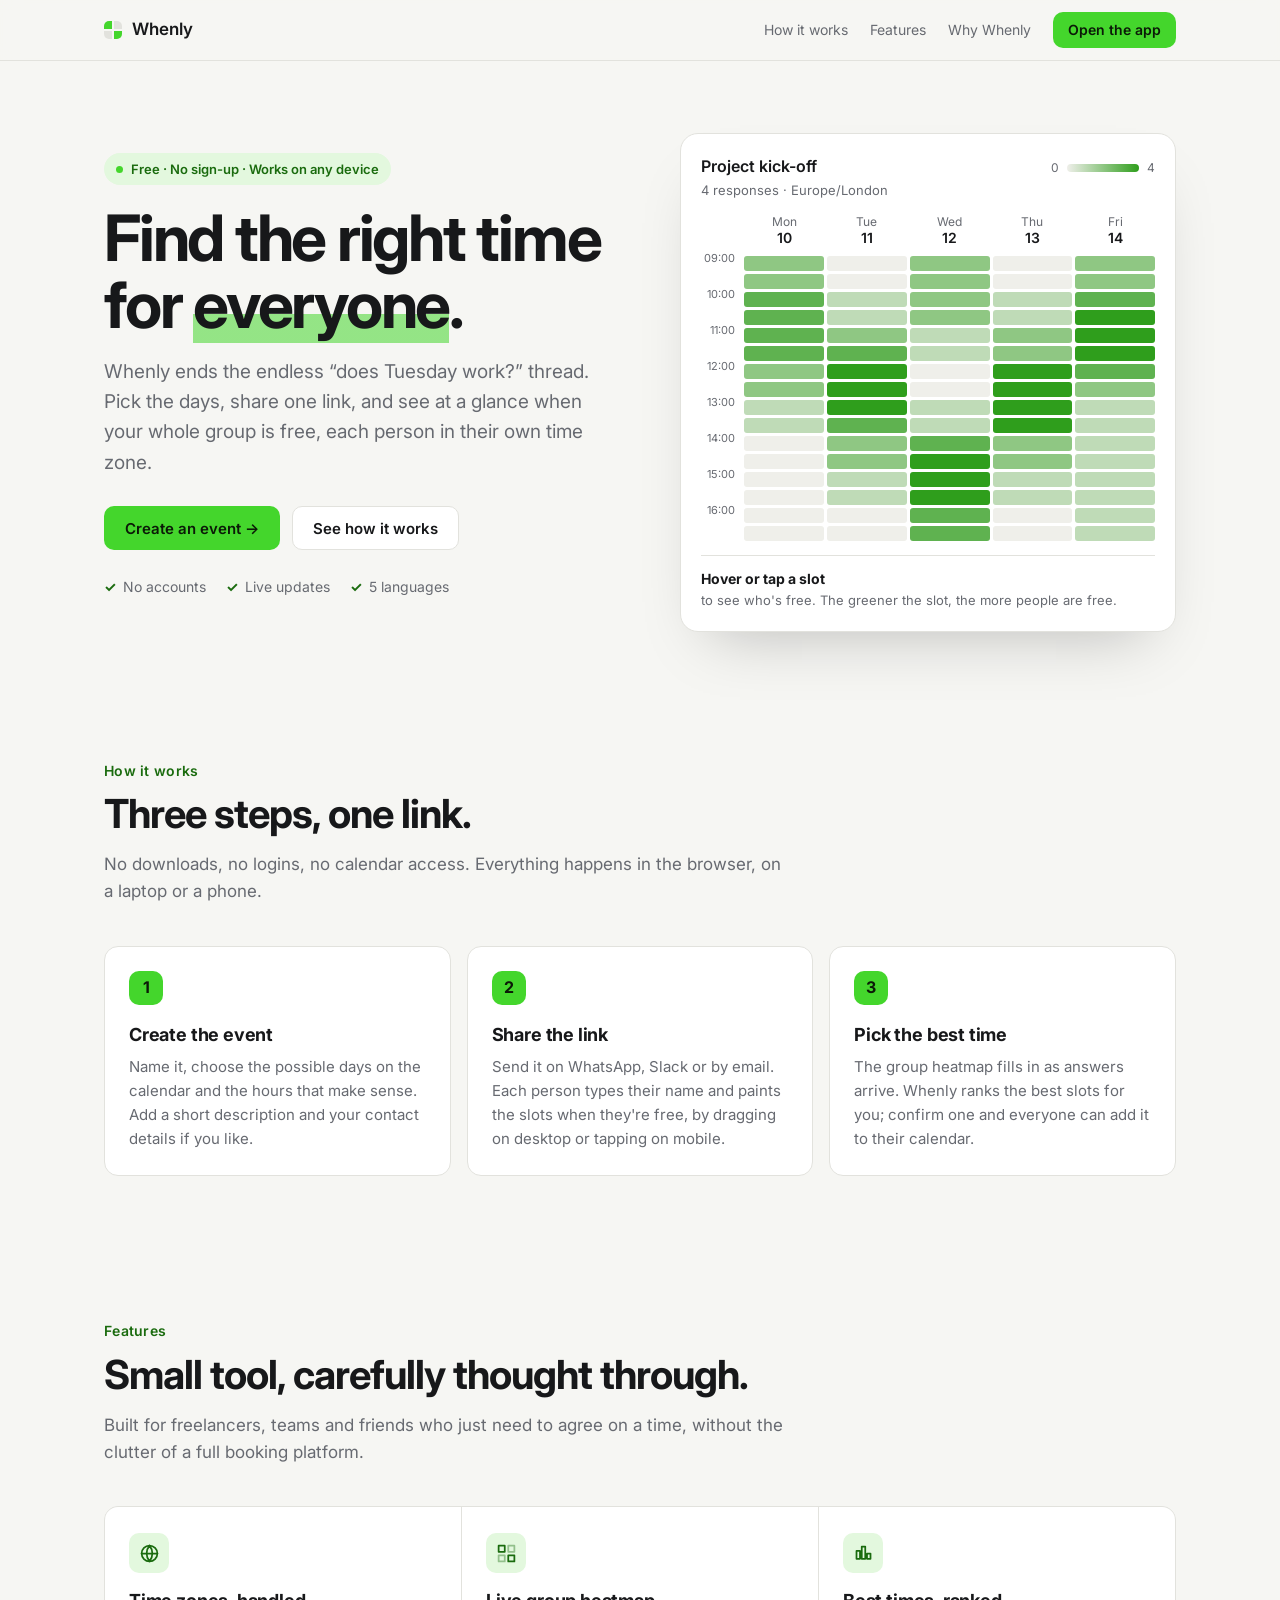
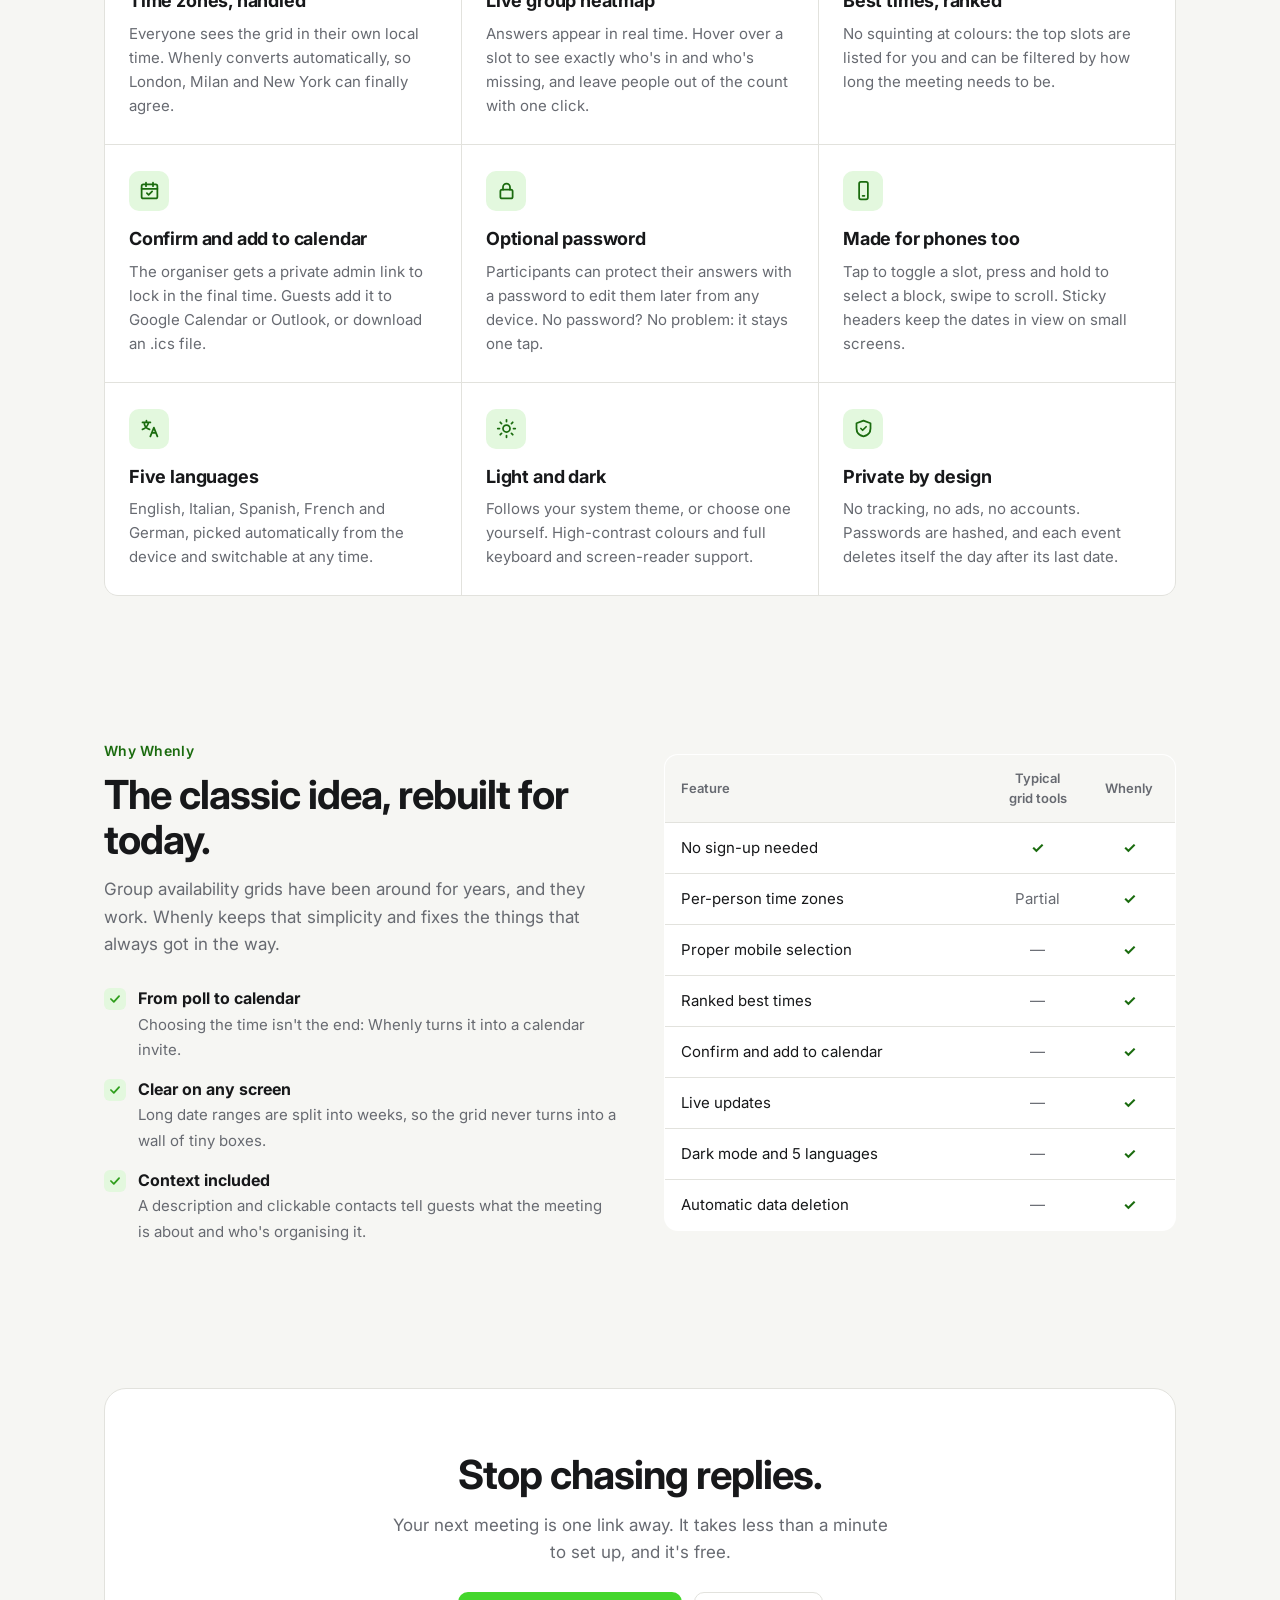
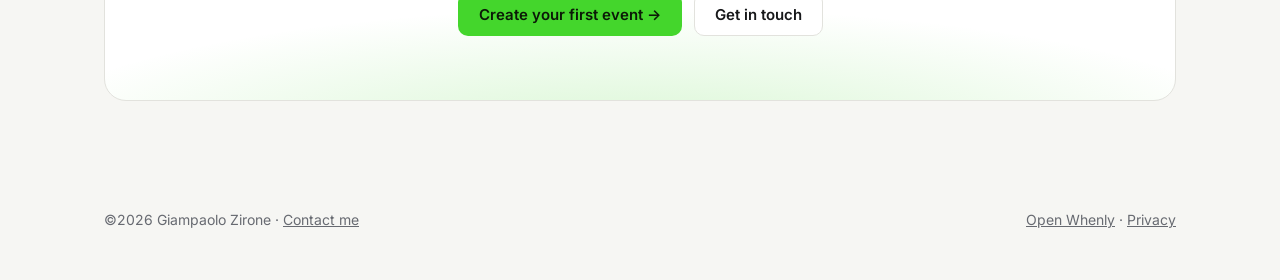
==== about/index.html @ e2efa419 "Landing di presentazione in inglese UK (/about/) Co-Authored-By: Claude Opus 5.5 <noreply@anthropic." ====
<!doctype html>
<html lang="en-GB">
<head>
  <meta charset="utf-8">
  <meta name="viewport" content="width=device-width, initial-scale=1">
  <title>Whenly — Find the right time for everyone</title>
  <meta name="description" content="Whenly is a free, no-sign-up group scheduler. Pick the days, share one link and see at a glance when everyone is free, in their own time zone.">
  <link rel="icon" href="../favicon.svg" type="image/svg+xml">
  <link rel="apple-touch-icon" href="../apple-touch-icon.png">
  <meta property="og:type" content="website">
  <meta property="og:site_name" content="Whenly">
  <meta property="og:title" content="Whenly — Find the right time for everyone">
  <meta property="og:description" content="Pick the days, share one link, see when everyone is free.">
  <meta property="og:url" content="https://jumpi00.github.io/whenly/about/">
  <meta property="og:image" content="https://jumpi00.github.io/whenly/og.png">
  <meta name="twitter:card" content="summary_large_image">
  <link rel="preconnect" href="https://fonts.googleapis.com">
  <link rel="preconnect" href="https://fonts.gstatic.com" crossorigin>
  <link href="https://fonts.googleapis.com/css2?family=Inter:wght@400;500;600;700&display=swap" rel="stylesheet">
  <style>
    :root {
      --bg: #f6f6f3; --surface: #fff; --text: #17181a; --muted: #676a71; --border: #e2e2dd;
      --cell: #efefea; --accent: #44d62c; --accent-ink: #0b1a07; --accent-text: #1a6b0e;
      --accent-soft: #e3f8de; --heat: #2f9e1c; --radius: 14px;
      --font: 'Inter', ui-sans-serif, system-ui, sans-serif;
      color-scheme: light;
    }
    @media (prefers-color-scheme: dark) {
      :root {
        --bg: #101113; --surface: #18191c; --text: #ececea; --muted: #9a9ca3; --border: #2c2d31;
        --cell: #232428; --accent-text: #44d62c; --accent-soft: #1c3417; --heat: #44d62c;
        color-scheme: dark;
      }
    }
    * { box-sizing: border-box; }
    html { -webkit-text-size-adjust: 100%; scroll-behavior: smooth; }
    html, body { overflow-x: clip; }
    body { margin: 0; background: var(--bg); color: var(--text); font: 400 16px/1.6 var(--font); }
    a { color: inherit; }
    .wrap { max-width: 1120px; margin: 0 auto; padding: 0 24px; }
    @media (max-width: 600px) { .wrap { padding: 0 16px; } }
    :focus-visible { outline: 2px solid var(--accent-text); outline-offset: 3px; border-radius: 6px; }

    /* Top bar */
    .top { position: sticky; top: 0; z-index: 10; background: color-mix(in srgb, var(--bg) 85%, transparent);
      backdrop-filter: blur(10px); -webkit-backdrop-filter: blur(10px); border-bottom: 1px solid var(--border); }
    .top .wrap { display: flex; align-items: center; justify-content: space-between; height: 60px; }
    .brand { display: inline-flex; align-items: center; gap: 10px; font-weight: 600; font-size: 17px; text-decoration: none; }
    .mark { width: 18px; height: 18px; border-radius: 5px; background:
      linear-gradient(var(--accent), var(--accent)) 0 0 / 8px 8px no-repeat,
      linear-gradient(var(--accent), var(--accent)) 10px 10px / 8px 8px no-repeat,
      linear-gradient(var(--border), var(--border)) 10px 0 / 8px 8px no-repeat,
      linear-gradient(var(--border), var(--border)) 0 10px / 8px 8px no-repeat; }
    .nav { display: flex; align-items: center; gap: 22px; font-size: 14px; }
    .nav a:not(.btn) { color: var(--muted); text-decoration: none; }
    .nav a:not(.btn):hover { color: var(--text); }
    @media (max-width: 720px) { .nav a:not(.btn) { display: none; } }

    .btn { display: inline-flex; align-items: center; justify-content: center; gap: 8px; height: 44px; padding: 0 20px;
      border-radius: 10px; font: 600 15px/1 var(--font); text-decoration: none; border: 1px solid transparent; transition: transform .15s, background .15s; }
    .btn-primary { background: var(--accent); color: var(--accent-ink); }
    .btn-primary:hover { transform: translateY(-1px); }
    .btn-ghost { border-color: var(--border); background: var(--surface); }
    .btn-ghost:hover { border-color: var(--muted); }
    .btn-sm { height: 36px; padding: 0 14px; font-size: 14px; }

    /* Hero */
    .hero { padding: 72px 0 56px; }
    .hero .wrap { display: grid; grid-template-columns: 1.05fr 1fr; gap: 56px; align-items: center; }
    @media (max-width: 900px) { .hero { padding: 40px 0 32px; } .hero .wrap { grid-template-columns: 1fr; gap: 36px; } }
    .eyebrow { display: inline-flex; align-items: center; gap: 8px; padding: 6px 12px; border-radius: 999px;
      background: var(--accent-soft); color: var(--accent-text); font-size: 13px; font-weight: 600; }
    .eyebrow::before { content: ""; width: 7px; height: 7px; border-radius: 50%; background: var(--accent); }
    h1 { font-size: clamp(38px, 6vw, 64px); line-height: 1.04; letter-spacing: -0.035em; font-weight: 700; margin: 20px 0 18px; }
    h1 em { font-style: normal; background: linear-gradient(transparent 62%, color-mix(in srgb, var(--accent) 55%, transparent) 62%); }
    .lede { font-size: 19px; color: var(--muted); max-width: 32em; margin: 0 0 28px; }
    .cta { display: flex; flex-wrap: wrap; gap: 12px; }
    .facts { display: flex; flex-wrap: wrap; gap: 8px 20px; margin-top: 26px; padding: 0; list-style: none; color: var(--muted); font-size: 14px; }
    .facts li::before { content: "✓"; color: var(--accent-text); font-weight: 700; margin-right: 7px; }

    /* Demo card */
    .demo { margin: 0; background: var(--surface); border: 1px solid var(--border); border-radius: 18px; padding: 20px;
      box-shadow: 0 30px 60px -30px rgba(0,0,0,.25); }
    .demo-head { display: flex; justify-content: space-between; align-items: baseline; gap: 12px; margin-bottom: 14px; }
    .demo-title { font-weight: 600; }
    .demo-sub { font-size: 13px; color: var(--muted); }
    .grid { display: grid; grid-template-columns: 40px repeat(5, minmax(0, 1fr)); gap: 3px; }
    .grid .d { font-size: 12px; text-align: center; color: var(--muted); padding-bottom: 6px; line-height: 1.25; }
    .grid .d b { display: block; color: var(--text); font-weight: 600; font-size: 14px; }
    .grid .t { font-size: 11px; color: var(--muted); text-align: right; padding-right: 6px; transform: translateY(-0.55em); height: 0; }
    .cell { height: 15px; border-radius: 3px; background: var(--cell); border: 0; padding: 0; cursor: pointer; transition: background .25s; }
    .cell:hover, .cell:focus-visible { outline: 2px solid var(--text); outline-offset: 0; }
    .demo-foot { margin-top: 14px; padding-top: 12px; border-top: 1px solid var(--border); font-size: 14px; min-height: 48px; }
    .demo-foot .who { color: var(--muted); font-size: 13px; }
    .legend { display: flex; align-items: center; gap: 8px; font-size: 12px; color: var(--muted); }
    .legend i { width: 72px; height: 8px; border-radius: 4px; background: linear-gradient(90deg, var(--cell), var(--heat)); }

    /* Sections */
    section { padding: 72px 0; }
    @media (max-width: 600px) { section { padding: 52px 0; } }
    .kicker { color: var(--accent-text); font-weight: 600; font-size: 14px; letter-spacing: .02em; margin: 0 0 10px; }
    h2 { font-size: clamp(28px, 4vw, 40px); letter-spacing: -0.025em; line-height: 1.12; margin: 0 0 14px; font-weight: 700; }
    .intro { color: var(--muted); max-width: 40em; margin: 0 0 40px; font-size: 17px; }

    .steps { display: grid; grid-template-columns: repeat(3, 1fr); gap: 16px; counter-reset: s; }
    @media (max-width: 820px) { .steps { grid-template-columns: 1fr; } }
    .step { background: var(--surface); border: 1px solid var(--border); border-radius: var(--radius); padding: 24px; }
    .step::before { counter-increment: s; content: counter(s); display: grid; place-items: center; width: 34px; height: 34px;
      border-radius: 10px; background: var(--accent); color: var(--accent-ink); font-weight: 700; margin-bottom: 16px; }
    .step h3, .feat h3 { margin: 0 0 6px; font-size: 18px; letter-spacing: -0.01em; }
    .step p, .feat p { margin: 0; color: var(--muted); font-size: 15px; }

    .feats { display: grid; grid-template-columns: repeat(3, 1fr); gap: 1px; background: var(--border);
      border: 1px solid var(--border); border-radius: var(--radius); overflow: hidden; }
    @media (max-width: 900px) { .feats { grid-template-columns: repeat(2, 1fr); } }
    @media (max-width: 560px) { .feats { grid-template-columns: 1fr; } }
    .feat { background: var(--surface); padding: 26px 24px; }
    .ico { width: 40px; height: 40px; border-radius: 10px; background: var(--accent-soft); color: var(--accent-text);
      display: grid; place-items: center; margin-bottom: 14px; }
    .ico svg { width: 21px; height: 21px; }

    .split { display: grid; grid-template-columns: 1fr 1fr; gap: 48px; align-items: center; }
    @media (max-width: 860px) { .split { grid-template-columns: 1fr; gap: 28px; } }
    .compare { width: 100%; border-collapse: collapse; background: var(--surface); border: 1px solid var(--border);
      border-radius: var(--radius); overflow: hidden; font-size: 15px; }
    .compare th, .compare td { padding: 13px 16px; text-align: left; border-bottom: 1px solid var(--border); }
    .compare tr:last-child td { border-bottom: 0; }
    .compare th { font-size: 13px; color: var(--muted); font-weight: 600; background: var(--bg); }
    .compare td:nth-child(n+2), .compare th:nth-child(n+2) { text-align: center; width: 92px; }
    .yes { color: var(--accent-text); font-weight: 700; }
    .no { color: var(--muted); }

    .list { list-style: none; padding: 0; margin: 0; display: grid; gap: 14px; }
    .list li { display: grid; grid-template-columns: 22px 1fr; gap: 12px; }
    .list li::before { content: ""; width: 22px; height: 22px; border-radius: 6px; margin-top: 2px;
      background: var(--accent-soft) url("data:image/svg+xml,%3Csvg xmlns='http://www.w3.org/2000/svg' viewBox='0 0 24 24' fill='none' stroke='%232f9e1c' stroke-width='3' stroke-linecap='round' stroke-linejoin='round'%3E%3Cpath d='m5 12 5 5 9-10'/%3E%3C/svg%3E") center / 14px no-repeat; }
    .list b { display: block; }
    .list span { color: var(--muted); font-size: 15px; }

    .final { text-align: center; background: var(--surface); border: 1px solid var(--border); border-radius: 22px;
      padding: 64px 24px; position: relative; overflow: hidden; }
    .final::before { content: ""; position: absolute; inset: auto -10% -60% -10%; height: 90%;
      background: radial-gradient(closest-side, color-mix(in srgb, var(--accent) 22%, transparent), transparent); pointer-events: none; }
    .final > * { position: relative; }
    .final p { color: var(--muted); max-width: 30em; margin: 0 auto 26px; font-size: 17px; }
    .final .cta { justify-content: center; }

    footer { padding: 36px 0 48px; color: var(--muted); font-size: 14px; }
    footer .wrap { display: flex; flex-wrap: wrap; justify-content: space-between; gap: 12px; }
    footer a { color: var(--muted); }
    @media (max-width: 600px) { footer .wrap { justify-content: center; text-align: center; } }

    @media (prefers-reduced-motion: reduce) { * { transition: none !important; scroll-behavior: auto !important; } }
  </style>
</head>
<body>
  <header class="top">
    <div class="wrap">
      <a class="brand" href="./"><span class="mark" aria-hidden="true"></span>Whenly</a>
      <nav class="nav" aria-label="Main">
        <a href="#how">How it works</a>
        <a href="#features">Features</a>
        <a href="#why">Why Whenly</a>
        <a class="btn btn-primary btn-sm" href="../">Open the app</a>
      </nav>
    </div>
  </header>

  <main>
    <div class="hero">
      <div class="wrap">
        <div>
          <span class="eyebrow">Free · No sign-up · Works on any device</span>
          <h1>Find the right time for <em>everyone</em>.</h1>
          <p class="lede">Whenly ends the endless “does Tuesday work?” thread. Pick the days, share one link, and see at a glance when your whole group is free, each person in their own time zone.</p>
          <div class="cta">
            <a class="btn btn-primary" href="../">Create an event →</a>
            <a class="btn btn-ghost" href="#how">See how it works</a>
          </div>
          <ul class="facts">
            <li>No accounts</li>
            <li>Live updates</li>
            <li>5 languages</li>
          </ul>
        </div>

        <figure class="demo" aria-label="Interactive example of a group availability grid">
          <div class="demo-head">
            <div>
              <div class="demo-title">Project kick-off</div>
              <div class="demo-sub">4 responses · Europe/London</div>
            </div>
            <div class="legend" aria-hidden="true">0<i></i>4</div>
          </div>
          <div class="grid" id="grid"></div>
          <figcaption class="demo-foot" id="foot" aria-live="polite">
            <b>Hover or tap a slot</b><div class="who">to see who's free. The greener the slot, the more people are free.</div>
          </figcaption>
        </figure>
      </div>
    </div>

    <section id="how">
      <div class="wrap">
        <p class="kicker">How it works</p>
        <h2>Three steps, one link.</h2>
        <p class="intro">No downloads, no logins, no calendar access. Everything happens in the browser, on a laptop or a phone.</p>
        <div class="steps">
          <div class="step">
            <h3>Create the event</h3>
            <p>Name it, choose the possible days on the calendar and the hours that make sense. Add a short description and your contact details if you like.</p>
          </div>
          <div class="step">
            <h3>Share the link</h3>
            <p>Send it on WhatsApp, Slack or by email. Each person types their name and paints the slots when they're free, by dragging on desktop or tapping on mobile.</p>
          </div>
          <div class="step">
            <h3>Pick the best time</h3>
            <p>The group heatmap fills in as answers arrive. Whenly ranks the best slots for you; confirm one and everyone can add it to their calendar.</p>
          </div>
        </div>
      </div>
    </section>

    <section id="features">
      <div class="wrap">
        <p class="kicker">Features</p>
        <h2>Small tool, carefully thought through.</h2>
        <p class="intro">Built for freelancers, teams and friends who just need to agree on a time, without the clutter of a full booking platform.</p>
        <div class="feats">
          <div class="feat">
            <div class="ico"><svg viewBox="0 0 24 24" fill="none" stroke="currentColor" stroke-width="2" stroke-linecap="round" stroke-linejoin="round"><circle cx="12" cy="12" r="9"/><path d="M3 12h18M12 3a14 14 0 0 1 0 18M12 3a14 14 0 0 0 0 18"/></svg></div>
            <h3>Time zones, handled</h3>
            <p>Everyone sees the grid in their own local time. Whenly converts automatically, so London, Milan and New York can finally agree.</p>
          </div>
          <div class="feat">
            <div class="ico"><svg viewBox="0 0 24 24" fill="none" stroke="currentColor" stroke-width="2" stroke-linecap="round" stroke-linejoin="round"><path d="M3 3h7v7H3zM14 14h7v7h-7z"/><path d="M14 3h7v7h-7zM3 14h7v7H3z" opacity=".4"/></svg></div>
            <h3>Live group heatmap</h3>
            <p>Answers appear in real time. Hover over a slot to see exactly who's in and who's missing, and leave people out of the count with one click.</p>
          </div>
          <div class="feat">
            <div class="ico"><svg viewBox="0 0 24 24" fill="none" stroke="currentColor" stroke-width="2" stroke-linecap="round" stroke-linejoin="round"><path d="M4 18h4V9H4zM10 18h4V4h-4zM16 18h4v-6h-4z"/></svg></div>
            <h3>Best times, ranked</h3>
            <p>No squinting at colours: the top slots are listed for you and can be filtered by how long the meeting needs to be.</p>
          </div>
          <div class="feat">
            <div class="ico"><svg viewBox="0 0 24 24" fill="none" stroke="currentColor" stroke-width="2" stroke-linecap="round" stroke-linejoin="round"><rect x="3" y="5" width="18" height="16" rx="2"/><path d="M3 10h18M8 3v4M16 3v4M9 15l2 2 4-4"/></svg></div>
            <h3>Confirm and add to calendar</h3>
            <p>The organiser gets a private admin link to lock in the final time. Guests add it to Google Calendar or Outlook, or download an .ics file.</p>
          </div>
          <div class="feat">
            <div class="ico"><svg viewBox="0 0 24 24" fill="none" stroke="currentColor" stroke-width="2" stroke-linecap="round" stroke-linejoin="round"><rect x="5" y="11" width="14" height="10" rx="2"/><path d="M8 11V8a4 4 0 0 1 8 0v3"/></svg></div>
            <h3>Optional password</h3>
            <p>Participants can protect their answers with a password to edit them later from any device. No password? No problem: it stays one tap.</p>
          </div>
          <div class="feat">
            <div class="ico"><svg viewBox="0 0 24 24" fill="none" stroke="currentColor" stroke-width="2" stroke-linecap="round" stroke-linejoin="round"><rect x="7" y="2" width="10" height="20" rx="2"/><path d="M11 18h2"/></svg></div>
            <h3>Made for phones too</h3>
            <p>Tap to toggle a slot, press and hold to select a block, swipe to scroll. Sticky headers keep the dates in view on small screens.</p>
          </div>
          <div class="feat">
            <div class="ico"><svg viewBox="0 0 24 24" fill="none" stroke="currentColor" stroke-width="2" stroke-linecap="round" stroke-linejoin="round"><path d="M4 5h9M8.5 3v2M6 5c0 4 3 7 6 8M11 5c-1 4-4 7-7 8M13 21l4-10 4 10M14.5 17h5"/></svg></div>
            <h3>Five languages</h3>
            <p>English, Italian, Spanish, French and German, picked automatically from the device and switchable at any time.</p>
          </div>
          <div class="feat">
            <div class="ico"><svg viewBox="0 0 24 24" fill="none" stroke="currentColor" stroke-width="2" stroke-linecap="round" stroke-linejoin="round"><circle cx="12" cy="12" r="4"/><path d="M12 2v2M12 20v2M4.9 4.9l1.4 1.4M17.7 17.7l1.4 1.4M2 12h2M20 12h2M4.9 19.1l1.4-1.4M17.7 6.3l1.4-1.4"/></svg></div>
            <h3>Light and dark</h3>
            <p>Follows your system theme, or choose one yourself. High-contrast colours and full keyboard and screen-reader support.</p>
          </div>
          <div class="feat">
            <div class="ico"><svg viewBox="0 0 24 24" fill="none" stroke="currentColor" stroke-width="2" stroke-linecap="round" stroke-linejoin="round"><path d="M12 3 4 6v6c0 5 3.5 8 8 9 4.5-1 8-4 8-9V6z"/><path d="m9 12 2 2 4-4"/></svg></div>
            <h3>Private by design</h3>
            <p>No tracking, no ads, no accounts. Passwords are hashed, and each event deletes itself the day after its last date.</p>
          </div>
        </div>
      </div>
    </section>

    <section id="why">
      <div class="wrap split">
        <div>
          <p class="kicker">Why Whenly</p>
          <h2>The classic idea, rebuilt for today.</h2>
          <p class="intro" style="margin-bottom:28px">Group availability grids have been around for years, and they work. Whenly keeps that simplicity and fixes the things that always got in the way.</p>
          <ul class="list">
            <li><div><b>From poll to calendar</b><span>Choosing the time isn't the end: Whenly turns it into a calendar invite.</span></div></li>
            <li><div><b>Clear on any screen</b><span>Long date ranges are split into weeks, so the grid never turns into a wall of tiny boxes.</span></div></li>
            <li><div><b>Context included</b><span>A description and clickable contacts tell guests what the meeting is about and who's organising it.</span></div></li>
          </ul>
        </div>
        <table class="compare">
          <thead><tr><th scope="col">Feature</th><th scope="col">Typical grid tools</th><th scope="col">Whenly</th></tr></thead>
          <tbody>
            <tr><td>No sign-up needed</td><td class="yes">✓</td><td class="yes">✓</td></tr>
            <tr><td>Per-person time zones</td><td class="no">Partial</td><td class="yes">✓</td></tr>
            <tr><td>Proper mobile selection</td><td class="no">—</td><td class="yes">✓</td></tr>
            <tr><td>Ranked best times</td><td class="no">—</td><td class="yes">✓</td></tr>
            <tr><td>Confirm and add to calendar</td><td class="no">—</td><td class="yes">✓</td></tr>
            <tr><td>Live updates</td><td class="no">—</td><td class="yes">✓</td></tr>
            <tr><td>Dark mode and 5 languages</td><td class="no">—</td><td class="yes">✓</td></tr>
            <tr><td>Automatic data deletion</td><td class="no">—</td><td class="yes">✓</td></tr>
          </tbody>
        </table>
      </div>
    </section>

    <section>
      <div class="wrap">
        <div class="final">
          <h2>Stop chasing replies.</h2>
          <p>Your next meeting is one link away. It takes less than a minute to set up, and it's free.</p>
          <div class="cta">
            <a class="btn btn-primary" href="../">Create your first event →</a>
            <a class="btn btn-ghost" href="mailto:hello@giampaolozirone.com?subject=Whenly%20-%20">Get in touch</a>
          </div>
        </div>
      </div>
    </section>
  </main>

  <footer>
    <div class="wrap">
      <span>©2026 Giampaolo Zirone · <a href="mailto:hello@giampaolozirone.com?subject=Whenly%20-%20">Contact me</a></span>
      <span><a href="../">Open Whenly</a> · <a href="../#/privacy">Privacy</a></span>
    </div>
  </footer>

  <script>
    // Demo grid: 5 days × 9 to 17, half-hour slots, with four fictional people.
    const days = [['Mon', 10], ['Tue', 11], ['Wed', 12], ['Thu', 13], ['Fri', 14]];
    const people = ['Alex', 'Sam', 'Priya', 'Tom'];
    const rows = 16; // 09:00–17:00
    // Free ranges per person, per day: [startRow, endRow) pairs.
    const free = {
      Alex:  [[[0, 6]], [[2, 12]], [[0, 4], [10, 16]], [[4, 14]], [[0, 8]]],
      Sam:   [[[2, 8]], [[4, 10]], [[8, 16]], [[6, 12]], [[2, 6]]],
      Priya: [[[0, 4]], [[6, 14]], [[10, 14]], [[2, 10]], [[0, 16]]],
      Tom:   [[[4, 10]], [[5, 9]], [[0, 6], [11, 16]], [[6, 10]], [[3, 7]]],
    };
    const who = (d, r) => people.filter(p => free[p][d].some(([a, b]) => r >= a && r < b));
    const time = r => { const m = 540 + r * 30; return `${String(m / 60 | 0).padStart(2, '0')}:${String(m % 60).padStart(2, '0')}`; };

    const grid = document.getElementById('grid');
    const foot = document.getElementById('foot');
    let html = '<div></div>' + days.map(([d, n]) => `<div class="d">${d}<b>${n}</b></div>`).join('');
    for (let r = 0; r < rows; r++) {
      html += `<div class="t">${r % 2 === 0 ? time(r) : ''}</div>`;
      for (let d = 0; d < days.length; d++) {
        const w = who(d, r);
        const pct = w.length / people.length * 100;
        html += `<button class="cell" data-d="${d}" data-r="${r}" style="--p:${pct}%" aria-label="${days[d][0]} ${time(r)}, ${w.length} of ${people.length} free"></button>`;
      }
    }
    grid.innerHTML = html;

    // Fill the colours in progressively, as if answers were arriving.
    const cells = [...grid.querySelectorAll('.cell')];
    const reduce = matchMedia('(prefers-reduced-motion: reduce)').matches;
    cells.forEach((c, i) => {
      const paint = () => c.style.background = `color-mix(in srgb, var(--heat) var(--p), var(--cell))`;
      reduce ? paint() : setTimeout(paint, 300 + (i % 5) * 120 + (i / 5 | 0) * 35);
    });

    const show = c => {
      const d = +c.dataset.d, r = +c.dataset.r, w = who(d, r);
      const out = people.filter(p => !w.includes(p));
      foot.innerHTML = `<b>${days[d][0]} ${days[d][1]} · ${time(r)}–${time(r + 1)} · ${w.length}/${people.length} free</b>` +
        `<div class="who">${w.length ? 'Free: ' + w.join(', ') : 'Nobody is free'}${out.length && w.length ? ' · Busy: ' + out.join(', ') : ''}</div>`;
    };
    grid.addEventListener('pointerover', e => e.target.classList.contains('cell') && show(e.target));
    grid.addEventListener('focusin', e => e.target.classList.contains('cell') && show(e.target));
    grid.addEventListener('click', e => e.target.classList.contains('cell') && show(e.target));
  </script>
</body>
</html>
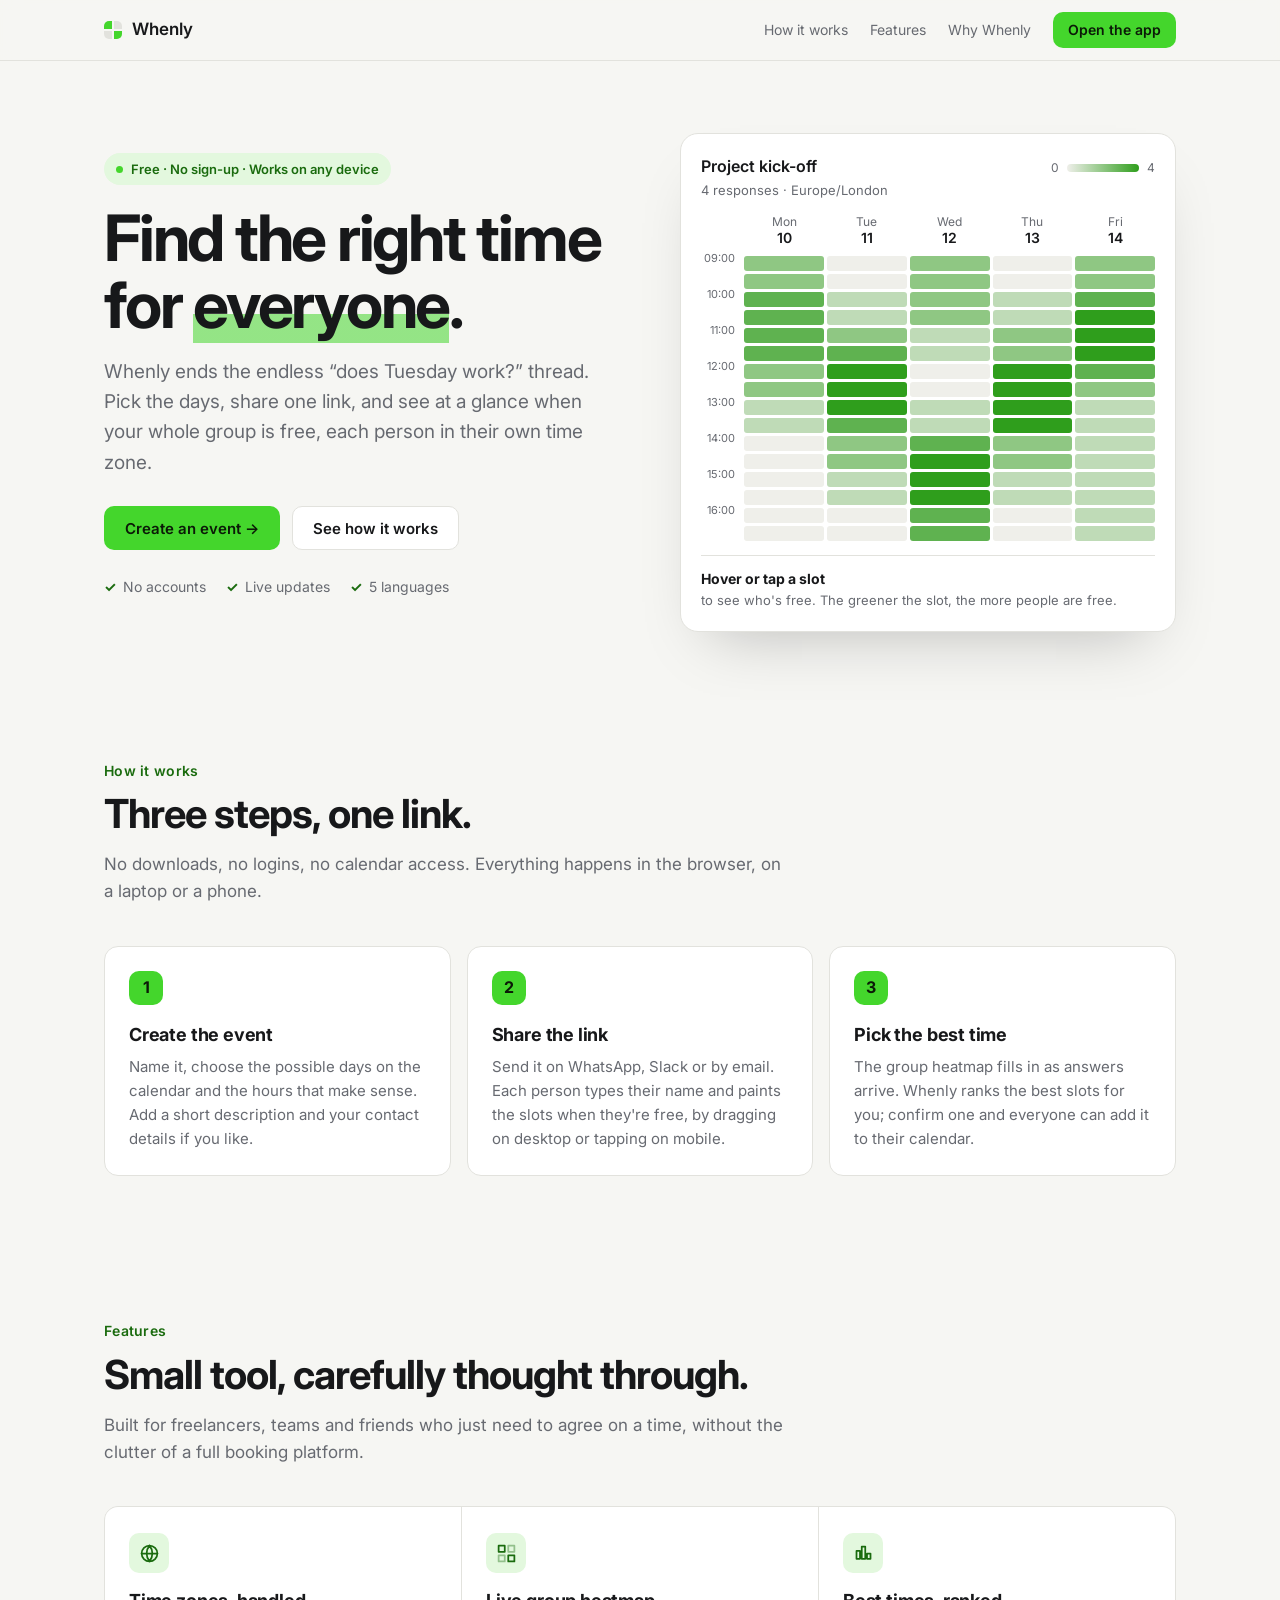
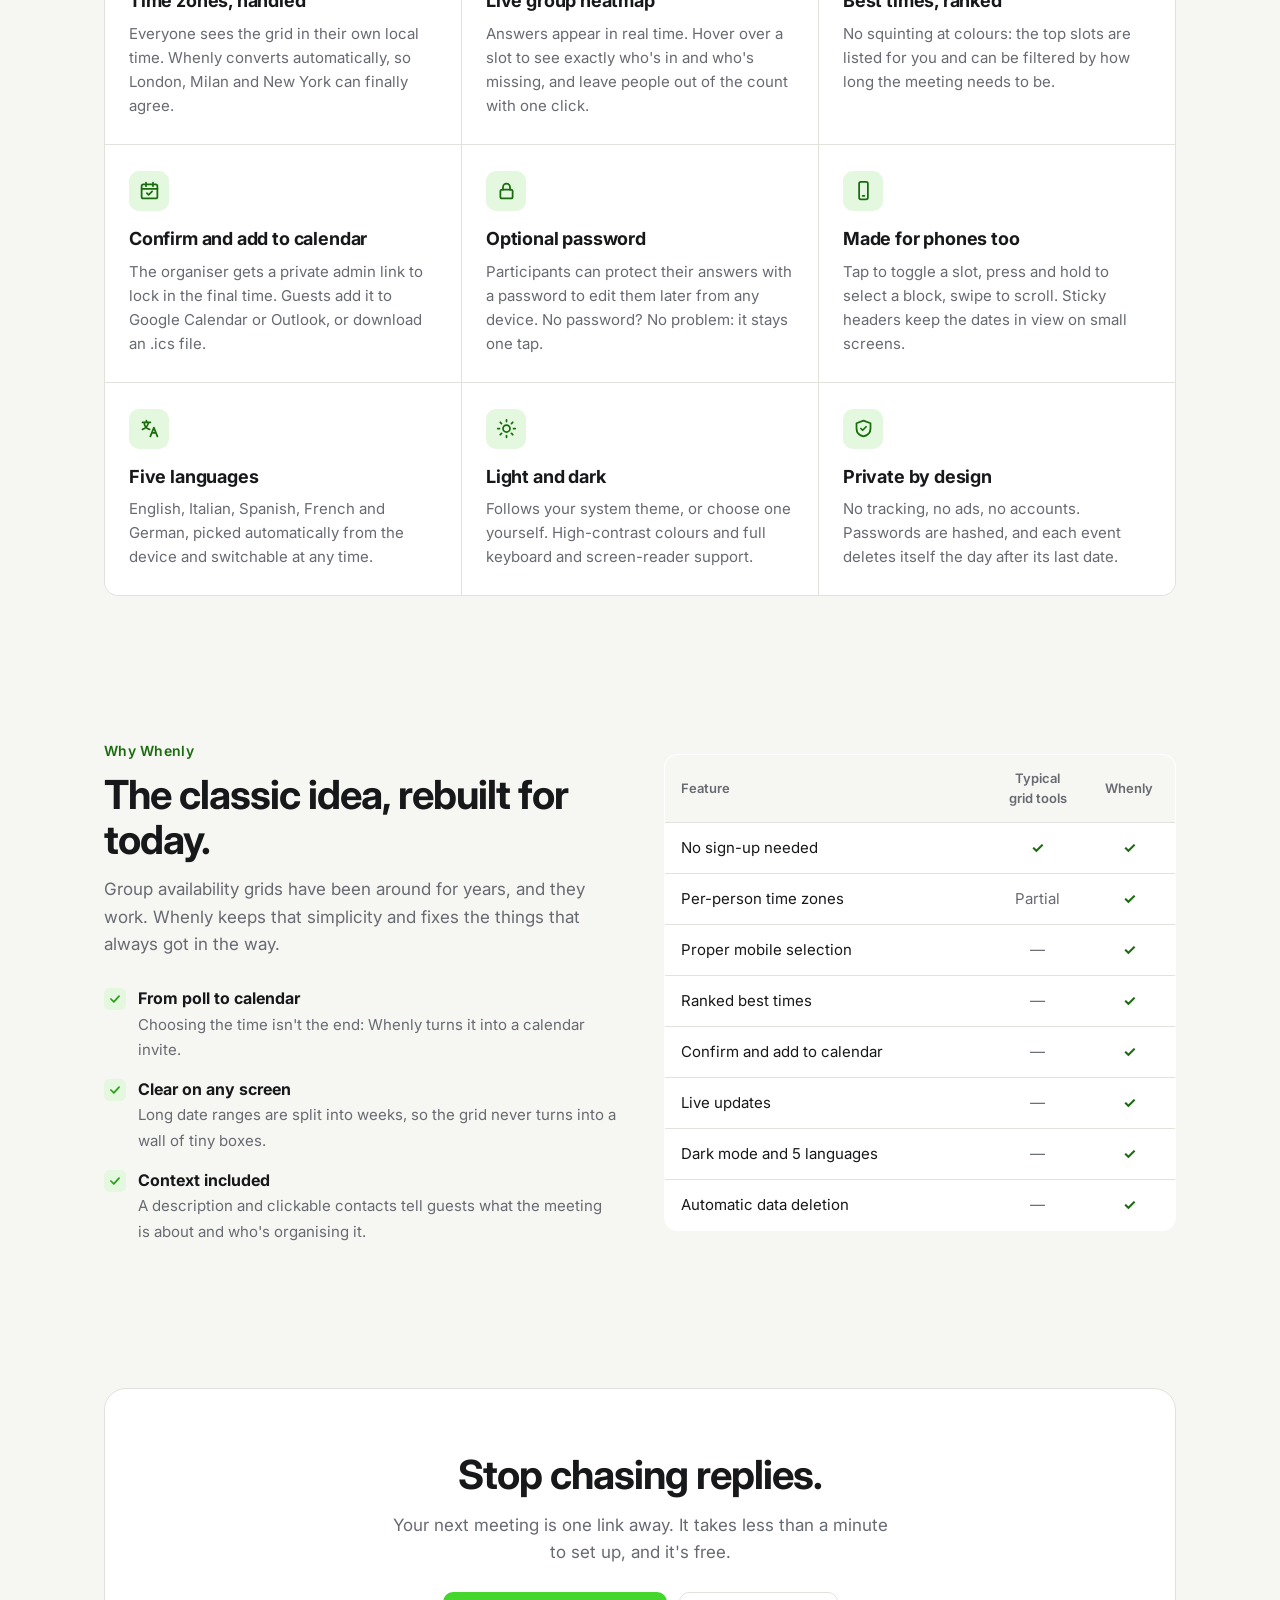
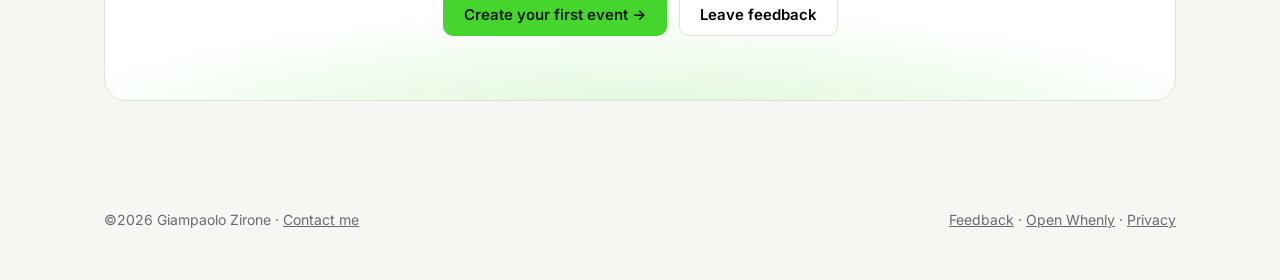
==== commit 3ab9cf0e: "Landing: modulo feedback con Formspree Co-Authored-By: Claude Opus 5.5 <noreply@anthropic.com>" ====
--- a/about/index.html
+++ b/about/index.html
@@ -96,7 +96,7 @@
     .legend i { width: 72px; height: 8px; border-radius: 4px; background: linear-gradient(90deg, var(--cell), var(--heat)); }
 
     /* Sections */
-    section { padding: 72px 0; }
+    section { padding: 72px 0; scroll-margin-top: 40px; }
     @media (max-width: 600px) { section { padding: 52px 0; } }
     .kicker { color: var(--accent-text); font-weight: 600; font-size: 14px; letter-spacing: .02em; margin: 0 0 10px; }
     h2 { font-size: clamp(28px, 4vw, 40px); letter-spacing: -0.025em; line-height: 1.12; margin: 0 0 14px; font-weight: 700; }
@@ -149,6 +149,33 @@
     footer .wrap { display: flex; flex-wrap: wrap; justify-content: space-between; gap: 12px; }
     footer a { color: var(--muted); }
     @media (max-width: 600px) { footer .wrap { justify-content: center; text-align: center; } }
+
+
+    /* Feedback dialog */
+    button.btn { cursor: pointer; }
+    .fb { width: min(480px, calc(100vw - 32px)); padding: 0; border: 1px solid var(--border); border-radius: 18px;
+      background: var(--surface); color: var(--text); box-shadow: 0 30px 80px -20px rgba(0,0,0,.45); }
+    .fb::backdrop { background: rgba(10, 11, 12, .55); backdrop-filter: blur(3px); -webkit-backdrop-filter: blur(3px); }
+    .fb form { padding: 26px; display: grid; gap: 14px; }
+    .fb-head { display: flex; justify-content: space-between; align-items: start; gap: 12px; }
+    .fb h2 { font-size: 24px; margin: 0; }
+    .fb p { margin: 0; color: var(--muted); font-size: 15px; }
+    .fb-x { border: 0; background: none; color: var(--muted); font-size: 26px; line-height: 1; width: 36px; height: 36px;
+      border-radius: 8px; cursor: pointer; flex: none; }
+    .fb-x:hover { background: var(--cell); color: var(--text); }
+    .fb label { display: grid; gap: 6px; font-size: 14px; font-weight: 600; }
+    .fb label small { font-weight: 400; color: var(--muted); }
+    .fb input, .fb textarea { font: 400 16px/1.4 var(--font); color: var(--text); background: var(--bg);
+      border: 1px solid var(--border); border-radius: 10px; padding: 11px 12px; width: 100%; }
+    .fb textarea { min-height: 120px; resize: vertical; }
+    .fb input:focus, .fb textarea:focus { outline: 2px solid var(--accent-text); outline-offset: 0; border-color: transparent; }
+    .fb .hp { position: absolute; left: -9999px; width: 1px; height: 1px; overflow: hidden; }
+    .fb-row { display: flex; gap: 10px; justify-content: flex-end; flex-wrap: wrap; margin-top: 4px; }
+    .fb-status { font-size: 14px; min-height: 1.4em; }
+    .fb-status.err { color: #c43d3d; }
+    .fb [hidden] { display: none; }
+    .fb-done { padding: 40px 26px; text-align: center; display: grid; gap: 10px; justify-items: center; }
+    .fb-done .ico { width: 52px; height: 52px; margin: 0; }
 
     @media (prefers-reduced-motion: reduce) { * { transition: none !important; scroll-behavior: auto !important; } }
   </style>
@@ -312,7 +339,7 @@
           <p>Your next meeting is one link away. It takes less than a minute to set up, and it's free.</p>
           <div class="cta">
             <a class="btn btn-primary" href="../">Create your first event →</a>
-            <a class="btn btn-ghost" href="mailto:hello@giampaolozirone.com?subject=Whenly%20-%20">Get in touch</a>
+            <button type="button" class="btn btn-ghost" data-feedback>Leave feedback</button>
           </div>
         </div>
       </div>
@@ -322,9 +349,43 @@
   <footer>
     <div class="wrap">
       <span>©2026 Giampaolo Zirone · <a href="mailto:hello@giampaolozirone.com?subject=Whenly%20-%20">Contact me</a></span>
-      <span><a href="../">Open Whenly</a> · <a href="../#/privacy">Privacy</a></span>
+      <span><a href="#" data-feedback>Feedback</a> · <a href="../">Open Whenly</a> · <a href="../#/privacy">Privacy</a></span>
     </div>
   </footer>
+
+  <dialog class="fb" id="fb" aria-labelledby="fb-title">
+    <form id="fb-form" action="https://formspree.io/f/mrpqzgbv" method="POST" novalidate>
+      <div class="fb-head">
+        <div>
+          <h2 id="fb-title">Share your feedback</h2>
+          <p>Ideas, bugs, things you love or hate. Every message is read.</p>
+        </div>
+        <button type="button" class="fb-x" data-close aria-label="Close">×</button>
+      </div>
+      <label><span>Message</span>
+        <textarea name="message" required placeholder="What would make Whenly better for you?"></textarea>
+      </label>
+      <label><span>Name <small>(optional)</small></span>
+        <input name="name" autocomplete="name">
+      </label>
+      <label><span>Email <small>(optional, if you'd like a reply)</small></span>
+        <input name="email" type="email" autocomplete="email">
+      </label>
+      <input type="hidden" name="_subject" value="Whenly – feedback">
+      <div class="hp" aria-hidden="true"><input name="_gotcha" tabindex="-1" autocomplete="off"></div>
+      <div class="fb-status" id="fb-status" role="status"></div>
+      <div class="fb-row">
+        <button type="button" class="btn btn-ghost" data-close>Cancel</button>
+        <button type="submit" class="btn btn-primary" id="fb-send">Send feedback</button>
+      </div>
+    </form>
+    <div class="fb-done" id="fb-done" hidden>
+      <div class="ico"><svg viewBox="0 0 24 24" fill="none" stroke="currentColor" stroke-width="2.5" stroke-linecap="round" stroke-linejoin="round"><path d="m5 12 5 5 9-10"/></svg></div>
+      <h2>Thanks, got it!</h2>
+      <p>Your feedback is on its way. I really appreciate you taking the time.</p>
+      <button type="button" class="btn btn-ghost" data-close style="margin-top:8px">Close</button>
+    </div>
+  </dialog>
 
   <script>
     // Demo grid: 5 days × 9 to 17, half-hour slots, with four fictional people.
@@ -371,6 +432,37 @@
     grid.addEventListener('pointerover', e => e.target.classList.contains('cell') && show(e.target));
     grid.addEventListener('focusin', e => e.target.classList.contains('cell') && show(e.target));
     grid.addEventListener('click', e => e.target.classList.contains('cell') && show(e.target));
+
+    // Feedback dialog (Formspree)
+    const fb = document.getElementById('fb');
+    const fbForm = document.getElementById('fb-form');
+    const fbStatus = document.getElementById('fb-status');
+    const fbSend = document.getElementById('fb-send');
+    const fbDone = document.getElementById('fb-done');
+    document.querySelectorAll('[data-feedback]').forEach(b => b.addEventListener('click', e => {
+      e.preventDefault();
+      fbForm.hidden = false; fbDone.hidden = true; fbStatus.textContent = ''; fbStatus.className = 'fb-status';
+      fb.showModal();
+      fbForm.message.focus();
+    }));
+    fb.addEventListener('click', e => { if (e.target === fb || e.target.closest('[data-close]')) fb.close(); });
+    fbForm.addEventListener('submit', async e => {
+      e.preventDefault();
+      const err = msg => { fbStatus.textContent = msg; fbStatus.className = 'fb-status err'; };
+      if (!fbForm.message.value.trim()) { err('Please write a message first.'); fbForm.message.focus(); return; }
+      if (fbForm.email.value && !fbForm.email.checkValidity()) { err("That email address doesn't look right."); fbForm.email.focus(); return; }
+      fbSend.disabled = true; fbSend.textContent = 'Sending…'; fbStatus.textContent = ''; fbStatus.className = 'fb-status';
+      try {
+        const res = await fetch(fbForm.action, { method: 'POST', body: new FormData(fbForm), headers: { Accept: 'application/json' } });
+        if (!res.ok) throw new Error(res.status);
+        fbForm.reset(); fbForm.hidden = true; fbDone.hidden = false;
+        fbDone.querySelector('button').focus();
+      } catch {
+        err('Something went wrong. Please try again, or email hello@giampaolozirone.com.');
+      } finally {
+        fbSend.disabled = false; fbSend.textContent = 'Send feedback';
+      }
+    });
   </script>
 </body>
 </html>
